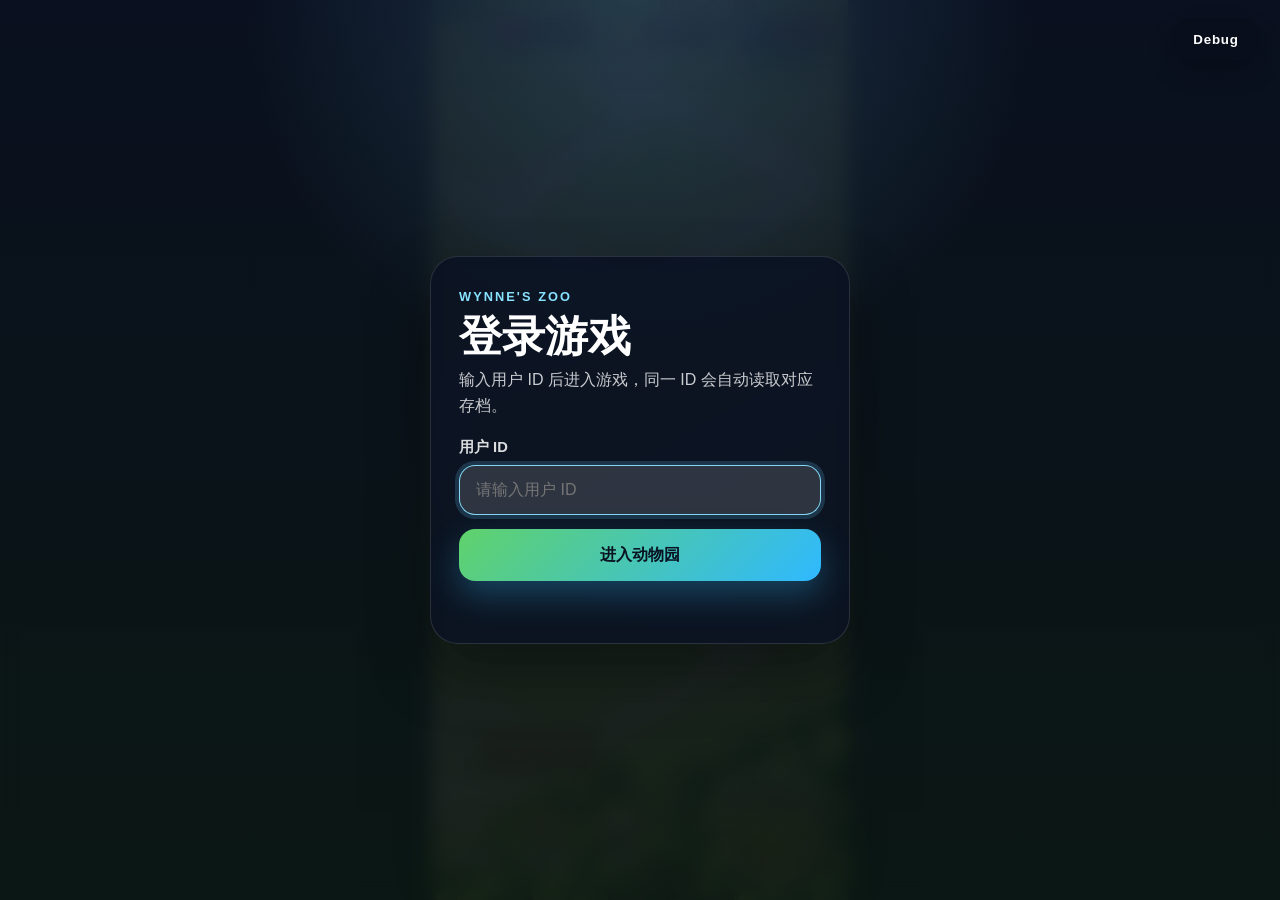
==== __head_index.html @ f921f910 "移动" ====
﻿<!DOCTYPE html>
<html lang="zh-CN">
<head>
    <meta charset="UTF-8">
    <meta name="viewport" content="width=device-width, initial-scale=1.0">
    <title>Wynne's ZOO</title>
    <link rel="stylesheet" href="style.css">
    <link rel="stylesheet" href="effects.css">
    <link href="https://fonts.googleapis.com/css2?family=Nunito:wght@600;800&family=Fredoka+One&family=Saira+Stencil+One&display=swap" rel="stylesheet">
</head>
<body>
    <div id="app-shell" class="app-shell">
        <section id="story-screen" class="app-screen story-screen" aria-label="剧情播放界面">
            <div class="story-scene">
                <div id="story-scene-background" class="story-scene-background"></div>
                <div class="story-scene-overlay"></div>

                <div class="story-topbar">
                    <div class="story-topbar-copy">
                        <div id="story-title" class="story-title">序章</div>
                        <div id="story-progress" class="story-progress">1 / 1</div>
                    </div>
                    <button id="story-skip-btn" class="story-topbar-btn" type="button" hidden>跳过</button>
                </div>

                <div id="story-beat-title" class="story-beat-title">第 1 幕</div>
                <div id="story-actors-layer" class="story-actors-layer"></div>

                <div class="story-dialogue-panel">
                    <div id="story-speaker" class="story-speaker" data-type="narration">旁白</div>
                    <p id="story-text" class="story-text">剧情加载中...</p>
                    <div id="story-choice-list" class="story-choice-list" hidden aria-label="剧情选项"></div>
                    <div class="story-dialogue-actions">
                        <span class="story-dialogue-tip">点击空白处也可以继续</span>
                        <button id="story-next-btn" class="story-next-btn" type="button">继续</button>
                    </div>
                </div>
                <div id="story-item-reward-overlay" class="story-item-reward-overlay" hidden>
                    <div class="story-item-reward-card" role="dialog" aria-modal="true" aria-labelledby="story-item-reward-title">
                        <img id="story-item-reward-image" class="story-item-reward-image" alt="" hidden>
                        <div class="story-item-reward-copy">
                            <h3 id="story-item-reward-title" class="story-item-reward-title">获得物品</h3>
                            <p id="story-item-reward-text" class="story-item-reward-text"></p>
                        </div>
                        <button id="story-item-reward-btn" class="story-item-reward-btn" type="button">获得</button>
                    </div>
                </div>
                <div id="story-cleaning-overlay" class="story-cleaning-overlay" hidden>
                    <canvas id="story-cleaning-canvas" class="story-cleaning-canvas"></canvas>
                    <div id="story-cleaning-celebration" class="story-cleaning-celebration" hidden aria-hidden="true"></div>
                    <div class="story-cleaning-stagebar">
                        <div id="story-cleaning-stage-pill" class="story-cleaning-stage-pill">&#28165;&#25195; 1 / 2</div>
                        <div class="story-cleaning-progress-track">
                            <div id="story-cleaning-progress-fill" class="story-cleaning-progress-fill"></div>
                        </div>
                        <div id="story-cleaning-progress-text" class="story-cleaning-progress-text">0%</div>
                    </div>
                    <div class="story-cleaning-panel">
                        <div id="story-cleaning-title" class="story-cleaning-title">&#28369;&#21160;&#28165;&#25195;</div>
                        <p id="story-cleaning-hint" class="story-cleaning-hint">&#25353;&#20303;&#24182;&#28369;&#21160;&#23631;&#24149;&#65292;&#25226;&#26126;&#26174;&#30340;&#33039;&#27745;&#20808;&#25830;&#25481;&#12290;</p>
                        <button id="story-cleaning-continue-btn" class="story-cleaning-continue-btn" type="button" hidden>&#32487;&#32493;&#21095;&#24773;</button>
                    </div>
                </div>
            </div>
        </section>
        <section id="zoo-home-screen" class="app-screen zoo-home-screen is-active" aria-label="&#21160;&#29289;&#22253;&#20027;&#30028;&#38754;">
            <img id="zoo-home-bg" class="zoo-home-bg" src="./Texture/ZOO/UI_Zoo_MainBG.png" alt="&#21160;&#29289;&#22253;&#20027;&#22330;&#26223;&#32972;&#26223;">
            <div class="zoo-home-topbar">
                <div class="zoo-resource-chip is-ticket">
                    <img class="zoo-resource-chip-bg" src="./Texture/UI/Home_ResourceBarBG.png" alt="" aria-hidden="true">
                    <img class="zoo-resource-icon" src="./Texture/UI/Icon_Ticket.png" alt="" aria-hidden="true">
                    <div class="zoo-resource-copy">
                        <span>玩法券</span>
                        <strong id="zoo-resource-ticket">0</strong>
                    </div>
                </div>
                <div class="zoo-resource-chip is-coin">
                    <img class="zoo-resource-chip-bg" src="./Texture/UI/Home_ResourceBarBG.png" alt="" aria-hidden="true">
                    <img class="zoo-resource-icon" src="./Texture/UI/Icon_Gold.png" alt="" aria-hidden="true">
                    <div class="zoo-resource-copy">
                        <span>&#37329;&#24065;</span>
                        <strong id="zoo-resource-coin">0</strong>
                    </div>
                </div>
                <div class="zoo-resource-chip is-diamond">
                    <img class="zoo-resource-chip-bg" src="./Texture/UI/Home_ResourceBarBG.png" alt="" aria-hidden="true">
                    <img class="zoo-resource-icon" src="./Texture/UI/Icon_Diamond.png" alt="" aria-hidden="true">
                    <div class="zoo-resource-copy">
                        <span>&#38075;&#30707;</span>
                        <strong id="zoo-resource-diamond">0</strong>
                    </div>
                </div>
            </div>
            <p id="zoo-home-dev-note" class="zoo-home-dev-note" aria-live="polite"></p>
            <div class="zoo-home-world">
                <div id="habitat-stage-list" class="habitat-stage-list" aria-label="&#23567;&#29066;&#29483;&#26646;&#24687;&#22320;"></div>
            </div>
            <div class="zoo-home-bottom-ui">
                <button id="zoo-main-task-btn" class="zoo-main-task-btn" type="button" aria-label="查看当前主线任务">
                    <img class="zoo-main-task-bg" src="./Texture/UI/Home_TaskPanelBG.png" alt="" aria-hidden="true">
                    <img class="zoo-main-task-icon" src="./Texture/UI/Icon_System_Task.png" alt="" aria-hidden="true">
                    <span id="zoo-main-task-text" class="zoo-main-task-text">建造小熊猫栏舍</span>
                </button>

                <div class="zoo-home-nav">
                    <button id="zoo-nav-trip" class="zoo-home-nav-btn is-trip" type="button" aria-label="动物远行">
                        <img class="zoo-home-nav-bg" src="./Texture/UI/Home_NavButtonBG.svg" alt="" aria-hidden="true">
                        <img class="zoo-home-nav-icon" src="./Texture/UI/Icon_System_Trip.png" alt="" aria-hidden="true">
                        <span class="zoo-home-nav-label">动物远行</span>
                    </button>
                    <button id="zoo-nav-collection" class="zoo-home-nav-btn is-collection" type="button" aria-label="动物图鉴">
                        <img class="zoo-home-nav-bg" src="./Texture/UI/Home_NavButtonBG.svg" alt="" aria-hidden="true">
                        <img class="zoo-home-nav-icon" src="./Texture/UI/Icon_System_Collection.png" alt="" aria-hidden="true">
                        <span class="zoo-home-nav-label">动物图鉴</span>
                    </button>
                    <button id="story-preview-trigger" class="zoo-home-nav-btn is-story" type="button" aria-haspopup="dialog" aria-expanded="false" aria-label="剧情">
                        <img class="zoo-home-nav-bg" src="./Texture/UI/Home_NavButtonBG.svg" alt="" aria-hidden="true">
                        <img class="zoo-home-nav-icon" src="./Texture/UI/Icon_System_Story.png" alt="" aria-hidden="true">
                        <span class="zoo-home-nav-label">剧情</span>
                    </button>
                </div>

                <div class="zoo-home-slot-entry">
                    <div id="zoo-home-slot-status" class="zoo-home-slot-status">礼品商店已待命</div>
                    <div id="zoo-home-slot-hint" class="zoo-home-slot-hint">点击右下角入口，消耗玩法券拆盲盒。</div>
                    <button id="enter-slot-btn" class="zoo-slot-entry-btn zoo-gift-shop-btn" type="button" aria-label="进入礼品商店">
                        <img class="zoo-gift-shop-image" src="./Texture/UI/Home_GiftShopEntry.png" alt="" aria-hidden="true">
                        <span id="enter-slot-btn-text" class="zoo-gift-shop-text">礼品商店</span>
                    </button>
                </div>
            </div>
            <section id="story-preview-panel" class="story-preview-panel" aria-label="剧情章节预览" aria-hidden="true">
                <div class="story-preview-panel-head">
                    <div>
                        <div class="story-preview-panel-kicker">Story Preview</div>
                        <h3>选择章节</h3>
                    </div>
                    <button id="story-preview-close" class="story-preview-close" type="button" aria-label="关闭剧情预览">×</button>
                </div>
                <div id="story-preview-list" class="story-preview-list"></div>
            </section>
            <section id="habitat-detail-panel" class="habitat-detail-panel" aria-label="栖息地详情">
                <div class="habitat-detail-handle"></div>
                <div class="habitat-detail-head">
                    <div>
                        <div class="habitat-detail-kicker">Habitat Detail</div>
                        <h3 id="habitat-panel-title">栖息地详情</h3>
                    </div>
                    <div class="habitat-detail-head-actions">
                        <div id="habitat-resident-pill" class="habitat-resident-pill">点击上方栖息地查看</div>
                        <button id="habitat-panel-close" class="habitat-panel-close" type="button" aria-label="关闭栖息地详情">×</button>
                    </div>
                </div>
                <div class="habitat-tab-row" role="tablist" aria-label="栖息地页签">
                    <button class="habitat-tab-btn is-active" type="button" data-tab="status" role="tab" aria-selected="true">栏舍状态</button>
                    <button class="habitat-tab-btn" type="button" data-tab="animals" role="tab" aria-selected="false">小动物</button>
                    <button class="habitat-tab-btn" type="button" data-tab="environment" role="tab" aria-selected="false">环境</button>
                    <button class="habitat-tab-btn" type="button" data-tab="appearance" role="tab" aria-selected="false">外观</button>
                </div>
                <div id="habitat-tab-content" class="habitat-tab-content">
                    点击上方栖息地查看栏舍详情。
                </div>
            </section>
            <div id="zoo-home-toast" class="zoo-home-toast" aria-live="polite"></div>
        </section>
        <section id="slot-game-screen" class="app-screen slot-game-screen" aria-label="&#31036;&#30418;&#26426;&#29609;&#27861;&#30028;&#38754;">
            <div class="game-container">
                <button id="slot-back-btn" class="slot-back-btn" type="button" aria-label="&#36820;&#22238;&#21160;&#29289;&#22253;">&#8592;</button>

                <div class="status-bar-top">
                    <div class="status-info-group slot-resource-group" aria-label="Resources">
                        <span class="status-label slot-legacy-anchor is-hidden">Match Threshold</span>
                        <div class="value-box compact slot-resource-box" title="Coin">
                            <span class="currency-icon">&#128176;</span>
                            <span id="slot-resource-coin">0</span>
                        </div>
                        <div class="value-box compact slot-resource-box" title="Gem">
                            <span class="currency-icon">&#128142;</span>
                            <span id="slot-resource-diamond">0</span>
                        </div>
                        <div class="value-box compact slot-resource-box" title="Ticket">
                            <span class="currency-icon">&#127915;</span>
                            <span id="slot-resource-ticket">0</span>
                        </div>
                    </div>
                    <div class="status-info-group reward-inline">
                        <span class="status-label slot-legacy-anchor is-hidden">Current Reward</span>
                        <div class="value-box compact slot-resource-box slot-legacy-anchor is-hidden" aria-hidden="true">
                            <span id="bomb-count">3+</span>
                        </div>
                        <div class="value-box compact slot-resource-box slot-reward-box">
                            <span class="value-prefix">Win</span>
                            <span class="currency-icon">&#128176;</span>
                            <span id="current-reward">0</span>
                        </div>
                    </div>
                </div>

                <div class="main-stage">
                    <div class="multiplier-sidebar" aria-label="Stack Progress">
                        <div class="stack-progress-ruler" id="stack-progress-ruler"></div>
                        <div class="multiplier-track">
                            <div class="multiplier-fill" id="multiplier-fill"></div>
                        </div>
                        <div class="current-multiplier-bubble" id="multiplier-bubble">0/30</div>
                    </div>

                    <div class="tower-section">
                        <div class="tower-viewport" id="tower-viewport">
                            <div id="stack-container" class="stack-container"></div>
                        </div>
                        <div class="tower-base"></div>
                    </div>
                </div>

                <div class="control-panel">
                    <img src="./Texture/UI/ShopNameBG.png" class="shop-name-bg" alt="ZOO GIFT SHOP">

                    <div class="shelf-container">
                        <div class="grid-board" id="grid-board"></div>
                    </div>

                    <div class="action-buttons">
                        <button id="cashout-btn" class="btn slot-legacy-anchor is-hidden" type="button">Open All</button>
                        <button id="random-btn" class="btn" type="button">&#38543;&#26426;&#32763;&#24320;</button>
                        <button id="longpress-btn" class="btn" type="button" style="display:none;">&#38271;&#25353;&#36830;&#24320;</button>
                    </div>
                </div>

                <div id="bonus-screen" class="bonus-screen hidden">
                    <div class="zoo-deco zoo-deco-1">🐾</div>
                    <div class="zoo-deco zoo-deco-2">🐵</div>
                    <div class="zoo-deco zoo-deco-3">🦁</div>
                    <div class="bonus-header">
                        <div class="bonus-title">🎊 动物园宝藏城</div>
                        <div class="bonus-hud">
                            <div class="bonus-hud-item highlight-reward">
                                <span class="bonus-hud-icon">&#128142;</span>
                                <span id="bonus-total-reward" class="bonus-hud-value">0</span>
                            </div>
                        </div>
                    </div>

                    <div class="bonus-chest-row hidden">
                        <div class="bonus-chest" data-chest-id="monkey">
                            <div class="bonus-chest-icon">&#x1F435;</div>
                            <div class="bonus-chest-name">猴子宝箱</div>
                            <div class="bonus-chest-value">💰 +12</div>
                            <div class="bonus-progress">
                                <span class="bonus-dot"></span>
                                <span class="bonus-dot"></span>
                                <span class="bonus-dot"></span>
                            </div>
                        </div>
                        <div class="bonus-chest" data-chest-id="panda">
                            <div class="bonus-chest-icon">&#x1F43C;</div>
                            <div class="bonus-chest-name">熊猫宝箱</div>
                            <div class="bonus-chest-value">💰 +128</div>
                            <div class="bonus-progress">
                                <span class="bonus-dot"></span>
                                <span class="bonus-dot"></span>
                                <span class="bonus-dot"></span>
                            </div>
                        </div>
                        <div class="bonus-chest" data-chest-id="tiger">
                            <div class="bonus-chest-icon">&#x1F42F;</div>
                            <div class="bonus-chest-name">老虎宝箱</div>
                            <div class="bonus-chest-value">💰 +36</div>
                            <div class="bonus-progress">
                                <span class="bonus-dot"></span>
                                <span class="bonus-dot"></span>
                                <span class="bonus-dot"></span>
                            </div>
                        </div>
                    </div>

                    <div class="bonus-trigger-stack-row">
                        <div class="bonus-trigger-stack" data-stack-id="add">
                            <div class="bonus-trigger-bar-progress" id="progress-add"></div>
                            <div class="bonus-trigger-bar-bg"></div>
                            <div class="bonus-trigger-bar-content">
                                <div class="bar-left">
                                    <div class="lock-icon">🔒</div>
                                    <img class="bonus-trigger-gift-img" data-role="gift-img" src="./Texture/Icon/Giftpack1.png" alt="Giftpack1">
                                </div>
                                <div class="bar-info">
                                    <div class="bar-title">神奇加分果</div>
                                    <div class="bar-desc">解锁第 5 行扩展棋盘！</div>
                                </div>
                                <div class="bar-energy-pulse">即将解锁</div>
                            </div>
                        </div>
                        <div class="bonus-trigger-stack" data-stack-id="chest">
                            <div class="bonus-trigger-bar-progress" id="progress-chest"></div>
                            <div class="bonus-trigger-bar-bg"></div>
                            <div class="bonus-trigger-bar-content">
                                <div class="bar-left">
                                    <div class="lock-icon">🔒</div>
                                    <img class="bonus-trigger-gift-img" data-role="gift-img" src="./Texture/Icon/Giftpack2.png" alt="Giftpack2">
                                </div>
                                <div class="bar-info">
                                    <div class="bar-title">万能磁铁星</div>
                                    <div class="bar-desc">解锁第 6 行扩展棋盘！</div>
                                </div>
                                <div class="bar-energy-pulse">即将解锁</div>
                            </div>
                        </div>
                    </div>

                    <div class="bonus-grid-wrap">
                        <div class="bonus-grid-board" id="bonus-grid-board"></div>
                    </div>

                    <div id="bonus-spin-meta" class="bonus-spin-meta">🎯 剩余次数 <span id="bonus-spins-left-inline">3</span></div>
                    <button id="bonus-spin-btn" class="btn btn-primary bonus-spin-btn" type="button">GO 🎯</button>
                </div>

                <div id="free-spin-hud" class="free-spin-hud hidden">
                    <div class="free-spin-hud-title">FREE SPIN</div>
                    <div class="free-spin-hud-meta">
                        <span>&#x5269;&#x4F59;&#x6B21;&#x6570; <strong id="free-spin-spins-left">3</strong></span>
                        <span>&#x672C;&#x8F6E;&#x5956;&#x52B1; <strong id="free-spin-total-reward">0</strong></span>
                    </div>
                </div>

                <div id="free-spin-trigger-overlay" class="free-spin-trigger-overlay hidden">
                    <div class="free-spin-trigger-card">
                        <div class="free-spin-trigger-badge">FREE SPIN x3</div>
                        <div class="free-spin-trigger-title">&#x606D;&#x559C;&#x89E6;&#x53D1;</div>
                        <div class="free-spin-trigger-text">&#x4F60;&#x89E6;&#x53D1;&#x4E86;&#x514D;&#x8D39;&#x6E38;&#x620F;&#xFF01;</div>
                        <div class="free-spin-trigger-subtext">&#x7ACB;&#x5373;&#x8FDB;&#x5165; 3 &#x6B21;&#x514D;&#x8D39;&#x56DE;&#x5408;&#xFF0C;&#x5F00;&#x542F;&#x66F4;&#x5927;&#x5956;&#x52B1;&#x673A;&#x4F1A;</div>
                        <button id="free-spin-start-btn" class="btn btn-primary full-width free-spin-start-btn" type="button">&#x7ACB;&#x5373;&#x5F00;&#x59CB;</button>
                    </div>
                </div>

                <div id="bonus-trigger-overlay" class="bonus-trigger-overlay hidden">
                    <div class="bonus-trigger-jackpot-card">
                        <div class="bonus-trigger-rays" aria-hidden="true"></div>
                        <div class="bonus-trigger-confetti" aria-hidden="true">
                            <span></span><span></span><span></span><span></span><span></span>
                            <span></span><span></span><span></span><span></span><span></span>
                        </div>
                        <div class="bonus-trigger-badge">MEGA BONUS</div>
                        <div class="bonus-trigger-title">JACKPOT!</div>
                        <div class="bonus-trigger-text">触发动物园派对</div>
                        <div class="bonus-trigger-subtext">
                            <p>🎊 欢迎来到动物园的神秘宝藏派对！</p>
                            <p>🎯 点击 <b>GO</b> 开始欢乐寻宝。</p>
                            <p>💎 收集发光钻石，累积大奖。</p>
                            <p>🏆 解锁 <b>神奇道具</b> 和 <b>动物宝箱</b>，赢取超值惊喜！</p>
                            <p>🔁 每次开出新奖励，寻宝次数都会重置。</p>
                        </div>
                        <button id="bonus-trigger-start-btn" class="btn btn-primary full-width bonus-trigger-start-btn" type="button">&#x7ACB;&#x5373;&#x8FDB;&#x5165;</button>
                    </div>
                </div>

                <div id="bonus-chest-reward-overlay" class="bonus-chest-reward-overlay hidden">
                    <div class="bonus-chest-reward-card">
                        <div class="bonus-chest-reward-rays" aria-hidden="true"></div>
                        <div class="bonus-chest-reward-title">好运爆棚！</div>
                        <div class="bonus-chest-reward-subtitle" id="bonus-chest-reward-name">获得宝箱</div>
                        <div class="bonus-chest-reward-chest-icon" id="bonus-chest-reward-icon">🏆</div>
                        <div class="bonus-chest-reward-value-box">
                            <span class="currency-icon">💰</span>
                            <span class="value" id="bonus-chest-reward-value">0</span>
                        </div>
                    </div>
                </div>

                <div id="bonus-result-overlay" class="bonus-result-overlay hidden">
                    <canvas id="bonus-particles-canvas" class="bonus-particles"></canvas>

                    <div class="bonus-result-card">
                        <div class="cute-decorator deco-1">🎉</div>
                        <div class="cute-decorator deco-2">🐾</div>
                        <div class="cute-decorator deco-3">💎</div>
                        <div class="cute-decorator deco-4">🎁</div>

                        <div class="result-title-banner">
                            <h2>🎊 大丰收 🎊</h2>
                            <div class="subtitle-badge">派对圆满结束</div>
                        </div>

                        <div class="result-coins-container">
                            <div class="result-coins-value" id="bonus-result-reward">0</div>
                        </div>

                        <button id="bonus-result-collect-btn" class="btn btn-primary full-width result-collect-btn" type="button" style="pointer-events: auto; z-index: 100;">开心收下</button>
                    </div>
                </div>

                <div id="free-spin-result-overlay" class="free-spin-result-overlay hidden">
                    <canvas id="free-spin-particles-canvas" class="free-spin-particles"></canvas>

                    <div class="free-spin-result-card">
                        <div class="cute-decorator deco-1">✨</div>
                        <div class="cute-decorator deco-2">🦄</div>
                        <div class="cute-decorator deco-3">🎉</div>
                        <div class="cute-decorator deco-4">🌟</div>

                        <div class="result-title-banner">
                            <h2>🎊 WOW! 🎊</h2>
                            <div class="subtitle-badge">AWESOME WIN</div>
                        </div>

                        <div class="result-coins-container">
                            <div class="result-coins-value" id="free-spin-result-reward">0</div>
                        </div>

                        <button id="free-spin-result-collect-btn" class="btn btn-primary full-width result-collect-btn" type="button" style="pointer-events: auto; z-index: 100;">YAY! COLLECT</button>
                    </div>
                </div>

                <div id="modal-overlay" class="modal-overlay hidden">
                    <div class="modal-card">
                        <div class="modal-header">
                            <h2 id="modal-title">&#x6E38;&#x620F;&#x7ED3;&#x675F;</h2>
                        </div>
                        <div class="modal-body">
                            <p id="modal-message">...</p>
                            <div class="final-score-box">
                                <span class="label">本局金币</span>
                                <span class="score" id="final-reward">0</span>
                            </div>
                        </div>
                        <div class="modal-footer">
                            <button id="modal-restart-btn" class="btn btn-primary full-width" type="button">&#x518D;&#x6765;&#x4E00;&#x5C40;</button>
                        </div>
                    </div>
                </div>

                <div id="scene-fade" class="scene-fade"></div>
                <div id="flash-overlay" class="flash-overlay"></div>
            </div>
        </section>
    </div>
    <div id="login-overlay" class="login-overlay">
        <button id="login-debug-toggle" class="login-debug-toggle" type="button" aria-expanded="false">Debug</button>
        <div class="login-card">
            <div class="login-card-kicker">Wynne's ZOO</div>
            <h1 class="login-card-title">登录游戏</h1>
            <p class="login-card-desc">输入用户 ID 后进入游戏，同一 ID 会自动读取对应存档。</p>
            <form id="login-form" class="login-form">
                <label class="login-field">
                    <span>用户 ID</span>
                    <input id="login-user-id" type="text" maxlength="32" autocomplete="username" placeholder="请输入用户 ID" required>
                </label>
                <button id="login-submit-btn" class="login-submit-btn" type="submit">进入动物园</button>
            </form>
            <p id="login-feedback" class="login-feedback" aria-live="polite"></p>
        </div>
        <section id="login-debug-panel" class="login-debug-panel hidden" aria-label="Debug 工具">
            <div class="login-debug-panel-head">
                <div>
                    <div class="login-debug-kicker">Debug Tool</div>
                    <h2>资源调试</h2>
                </div>
                <button id="login-debug-close" class="login-debug-close" type="button" aria-label="关闭 Debug">×</button>
            </div>
            <div class="login-debug-fields">
                <label class="login-field">
                    <span>目标用户 ID</span>
                    <input id="debug-user-id" type="text" maxlength="32" placeholder="输入要修改的用户 ID">
                </label>
                <label class="login-field">
                    <span>增加金币</span>
                    <input id="debug-add-coin" type="number" min="0" step="1" value="0">
                </label>
                <label class="login-field">
                    <span>增加钻石</span>
                    <input id="debug-add-diamond" type="number" min="0" step="1" value="0">
                </label>
                <label class="login-field">
                    <span>增加玩法券</span>
                    <input id="debug-add-ticket" type="number" min="0" step="1" value="0">
                </label>
            </div>
            <button id="debug-apply-btn" class="login-submit-btn login-debug-apply-btn" type="button">应用到存档</button>
            <p id="debug-feedback" class="login-feedback" aria-live="polite"></p>
        </section>
    </div>

    <script src="config/game-config.js"></script>
    <script src="js/zoo/zoo-balance.js"></script>
    <script src="js/zoo/zoo-economy.js"></script>
    <script src="script.js"></script>
    <script src="js/story/story-schema.js"></script>
    <script>
        (function loadGeneratedStoryData() {
            document.write('<script src="js/story/story-generated-data.js?v=' + Date.now() + '"><\\/script>');
        }());
    </script>
    <script src="js/story/story-data.js"></script>
    <script src="js/story/story-player.js"></script>
    <script src="js/zoo/zoo-home.js"></script>
    <script src="js/app-shell.js"></script>
    <script src="js/zoo/zoo-login.js"></script>
</body>
</html>
---- style.css ----
/* Module entry point. Keep import order stable to preserve the existing cascade. */
@import url("./style.base.css");
@import url("./style.zoo-home.css");
@import url("./style.slot-game.css");
@import url("./style.bonus-game.css");
@import url("./style.story.css");
@import url("./style.collection.css");
---- effects.css ----
/* --- Screen Shakes --- */
@keyframes shake-hard {
    0% { transform: translate(0, 0) rotate(0deg); }
    10% { transform: translate(-5px, -5px) rotate(-2deg); }
    20% { transform: translate(5px, 5px) rotate(2deg); }
    30% { transform: translate(-5px, 5px) rotate(-2deg); }
    40% { transform: translate(5px, -5px) rotate(2deg); }
    50% { transform: translate(-5px, -5px) rotate(-2deg); }
    60% { transform: translate(5px, 5px) rotate(2deg); }
    70% { transform: translate(-5px, 5px) rotate(-2deg); }
    80% { transform: translate(5px, -5px) rotate(2deg); }
    90% { transform: translate(0, 0) rotate(0); }
    100% { transform: translate(0, 0) rotate(0); }
}

@keyframes shake-medium {
    0% { transform: translate(0, 0); }
    20% { transform: translate(-3px, 3px); }
    40% { transform: translate(3px, -3px); }
    60% { transform: translate(-3px, -3px); }
    80% { transform: translate(3px, 3px); }
    100% { transform: translate(0, 0); }
}

@keyframes shake-soft {
    0% { transform: translate(0, 0); }
    25% { transform: translate(-1px, 1px); }
    50% { transform: translate(1px, -1px); }
    75% { transform: translate(-1px, 1px); }
    100% { transform: translate(0, 0); }
}

@keyframes shake-soft-strong {
    0% { transform: translate(0, 0) rotate(0deg); }
    15% { transform: translate(-2px, 2px) rotate(-0.4deg); }
    30% { transform: translate(2px, -2px) rotate(0.4deg); }
    45% { transform: translate(-2px, -1px) rotate(-0.3deg); }
    60% { transform: translate(2px, 1px) rotate(0.3deg); }
    75% { transform: translate(-1px, 2px) rotate(-0.2deg); }
    100% { transform: translate(0, 0) rotate(0deg); }
}

.shake-hard { animation: shake-hard 0.5s ease-in-out; }
.shake-medium { animation: shake-medium 0.5s ease-in-out; }
.shake-soft { animation: shake-soft 0.3s ease-in-out; }
.shake-soft-strong { animation: shake-soft-strong 0.45s ease-out; }

/* --- Flash Overlays --- */
.flash-overlay {
    position: fixed;
    top: 0; left: 0; right: 0; bottom: 0;
    pointer-events: none;
    z-index: 999;
    opacity: 0;
    transition: opacity 0.1s;
}

.flash-red { background: radial-gradient(circle, rgba(255,0,0,0.4) 0%, rgba(255,0,0,0) 70%); }
.flash-orange { background: radial-gradient(circle, rgba(255,165,0,0.3) 0%, rgba(255,165,0,0) 70%); }
.flash-white { background: rgba(255,255,255,0.3); }
.flash-white-strong { background: radial-gradient(circle, rgba(255,255,255,0.55) 0%, rgba(255,255,255,0.1) 55%, rgba(255,255,255,0) 85%); }

/* --- Particles & Effects --- */
.particle {
    position: absolute;
    width: 8px;
    height: 8px;
    border-radius: 50%;
    pointer-events: none;
    z-index: 100;
}

.safe-particle {
    position: absolute;
    pointer-events: none;
    z-index: 9999;
    will-change: transform, opacity;
}

@keyframes safe-particle-anim {
    0% {
        transform: translate(0, 0) scale(0.5) rotate(0deg);
        opacity: 1;
    }
    15% {
        transform: translate(calc(var(--tx) * 0.2), calc(var(--ty) * 0.2)) scale(1.2) rotate(90deg);
        opacity: 1;
    }
    100% {
        transform: translate(var(--tx), var(--ty)) scale(0) rotate(720deg);
        opacity: 0;
    }
}

@keyframes particle-explode {
    0% {
        transform: translate(0, 0) scale(1);
        opacity: 1;
    }
    100% {
        transform: translate(var(--tx), var(--ty)) scale(0);
        opacity: 0;
    }
}

.floating-text {
    position: absolute;
    font-weight: bold;
    font-size: 2.25rem;
    color: #FFD700;
    text-shadow: 0 2px 4px rgba(0,0,0,0.3);
    pointer-events: none;
    z-index: 100;
    animation: float-up 1s ease-out forwards;
}

@keyframes float-up {
    0% {
        transform: translateY(0) scale(0.5);
        opacity: 0;
    }
    20% {
        transform: translateY(-10px) scale(1.2);
        opacity: 1;
    }
    100% {
        transform: translateY(-50px) scale(1);
        opacity: 0;
    }
}

/* Enhanced Block Animation */
.block.new-item {
    animation: block-land 0.4s cubic-bezier(0.175, 0.885, 0.32, 1.275);
}

@keyframes block-land {
    0% { transform: scale(0) translateY(50px); opacity: 0; }
    60% { transform: scale(1.1) translateY(-10px); opacity: 1; }
    100% { transform: scale(1) translateY(0); }
}

/* Flash effect for safe grid cell */
.grid-cell.safe-flash::before {
    content: '';
    position: absolute;
    top: 0; left: 0; right: 0; bottom: 0;
    background: rgba(255, 255, 255, 0.8);
    border-radius: inherit;
    animation: flash 0.3s ease-out forwards;
    pointer-events: none;
}

@keyframes flash {
    0% { opacity: 1; }
    100% { opacity: 0; }
}

/* Pop animation for safe open */
.safe-pop {
    animation: safe-pop-anim 0.3s cubic-bezier(0.175, 0.885, 0.32, 1.275) forwards;
}

@keyframes safe-pop-anim {
    0% { transform: scale(1); }
    50% { transform: scale(1.15); }
    100% { transform: scale(1); }
}

/* Shockwave for bomb */
.shockwave {
    position: absolute;
    top: 50%;
    left: 50%;
    transform: translate(-50%, -50%);
    width: 10px;
    height: 10px;
    border-radius: 50%;
    border: 2px solid #ff0000;
    opacity: 1;
    pointer-events: none;
    animation: shockwave-expand 0.5s ease-out forwards;
    z-index: 50;
}

@keyframes shockwave-expand {
    0% { width: 10px; height: 10px; opacity: 1; border-width: 5px; }
    100% { width: 200px; height: 200px; opacity: 0; border-width: 0; }
}

/* Shockwave for safe */
.safe-shockwave {
    position: absolute;
    top: 50%;
    left: 50%;
    transform: translate(-50%, -50%);
    width: 10px;
    height: 10px;
    border-radius: 50%;
    border: 3px solid #FFD700;
    box-shadow: 0 0 15px #FFD700, inset 0 0 15px #FFD700;
    opacity: 1;
    pointer-events: none;
    animation: safe-shockwave-expand 0.6s cubic-bezier(0.165, 0.84, 0.44, 1) forwards;
    z-index: 50;
}

@keyframes safe-shockwave-expand {
    0% { width: 10px; height: 10px; opacity: 1; border-width: 6px; }
    100% { width: 180px; height: 180px; opacity: 0; border-width: 0; }
}

.confetti-particle {
    position: absolute;
    pointer-events: none;
    z-index: 9999;
    will-change: transform, opacity;
}

@keyframes confetti-anim {
    0% {
        transform: translate(0, 0) rotate(0deg) scale(1);
        opacity: 1;
    }
    70% {
        opacity: 1;
    }
    100% {
        transform: translate(var(--tx), calc(var(--ty) + 400px)) rotate(var(--rot)) scale(0.5);
        opacity: 0;
    }
}
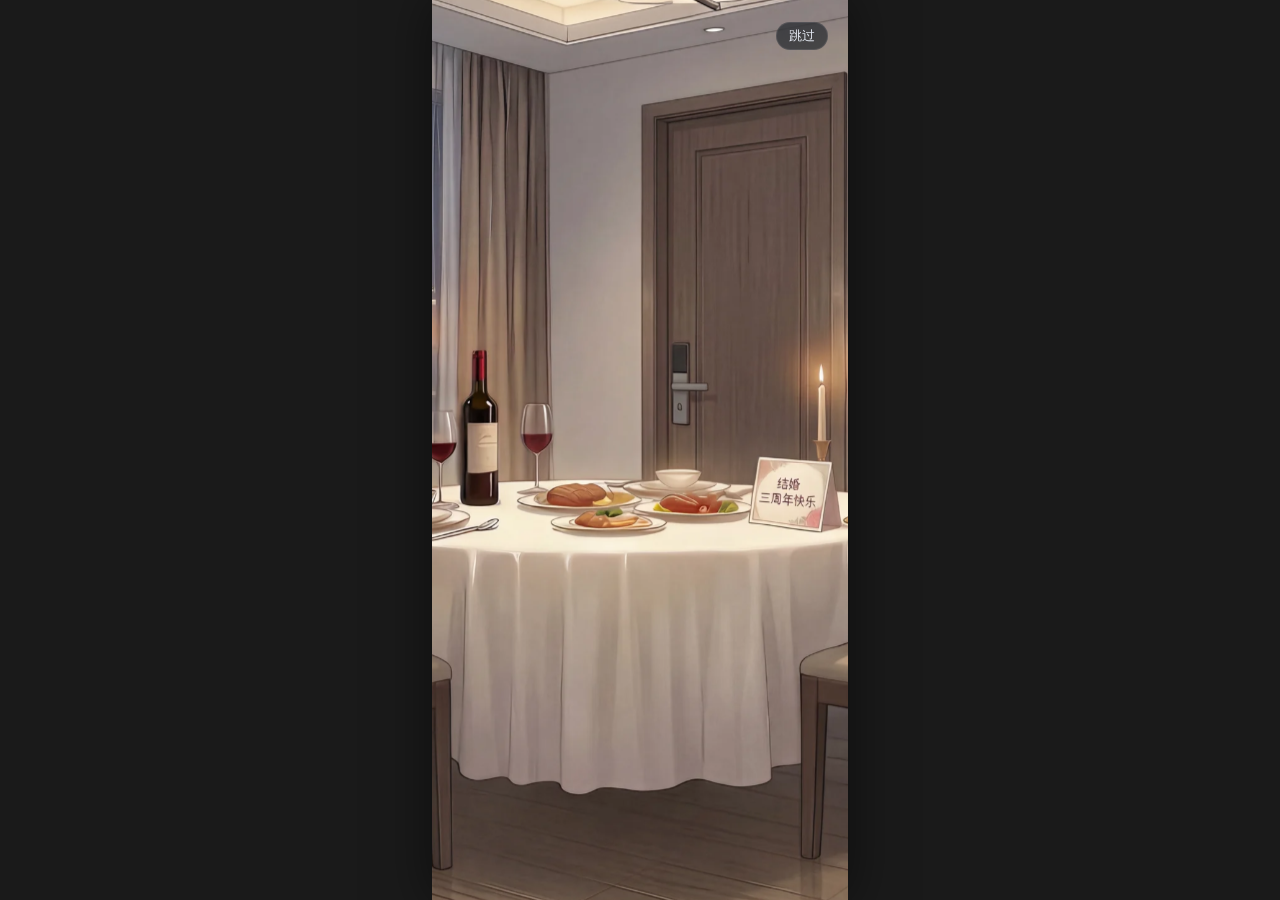
==== commit eedc758e: "开启玩法" ====
--- a/__head_index.html
+++ b/__head_index.html
@@ -63,7 +63,7 @@
                 </div>
             </div>
         </section>
-        <section id="zoo-home-screen" class="app-screen zoo-home-screen is-active" aria-label="&#21160;&#29289;&#22253;&#20027;&#30028;&#38754;">
+        <section id="zoo-home-screen" class="app-screen zoo-home-screen" aria-label="&#21160;&#29289;&#22253;&#20027;&#30028;&#38754;">
             <img id="zoo-home-bg" class="zoo-home-bg" src="./Texture/ZOO/UI_Zoo_MainBG.png" alt="&#21160;&#29289;&#22253;&#20027;&#22330;&#26223;&#32972;&#26223;">
             <div class="zoo-home-topbar">
                 <div class="zoo-resource-chip is-ticket">
@@ -163,7 +163,7 @@
             </section>
             <div id="zoo-home-toast" class="zoo-home-toast" aria-live="polite"></div>
         </section>
-        <section id="slot-game-screen" class="app-screen slot-game-screen" aria-label="&#31036;&#30418;&#26426;&#29609;&#27861;&#30028;&#38754;">
+        <section id="slot-game-screen" class="app-screen slot-game-screen is-active" aria-label="&#31036;&#30418;&#26426;&#29609;&#27861;&#30028;&#38754;">
             <div class="game-container">
                 <button id="slot-back-btn" class="slot-back-btn" type="button" aria-label="&#36820;&#22238;&#21160;&#29289;&#22253;">&#8592;</button>
 
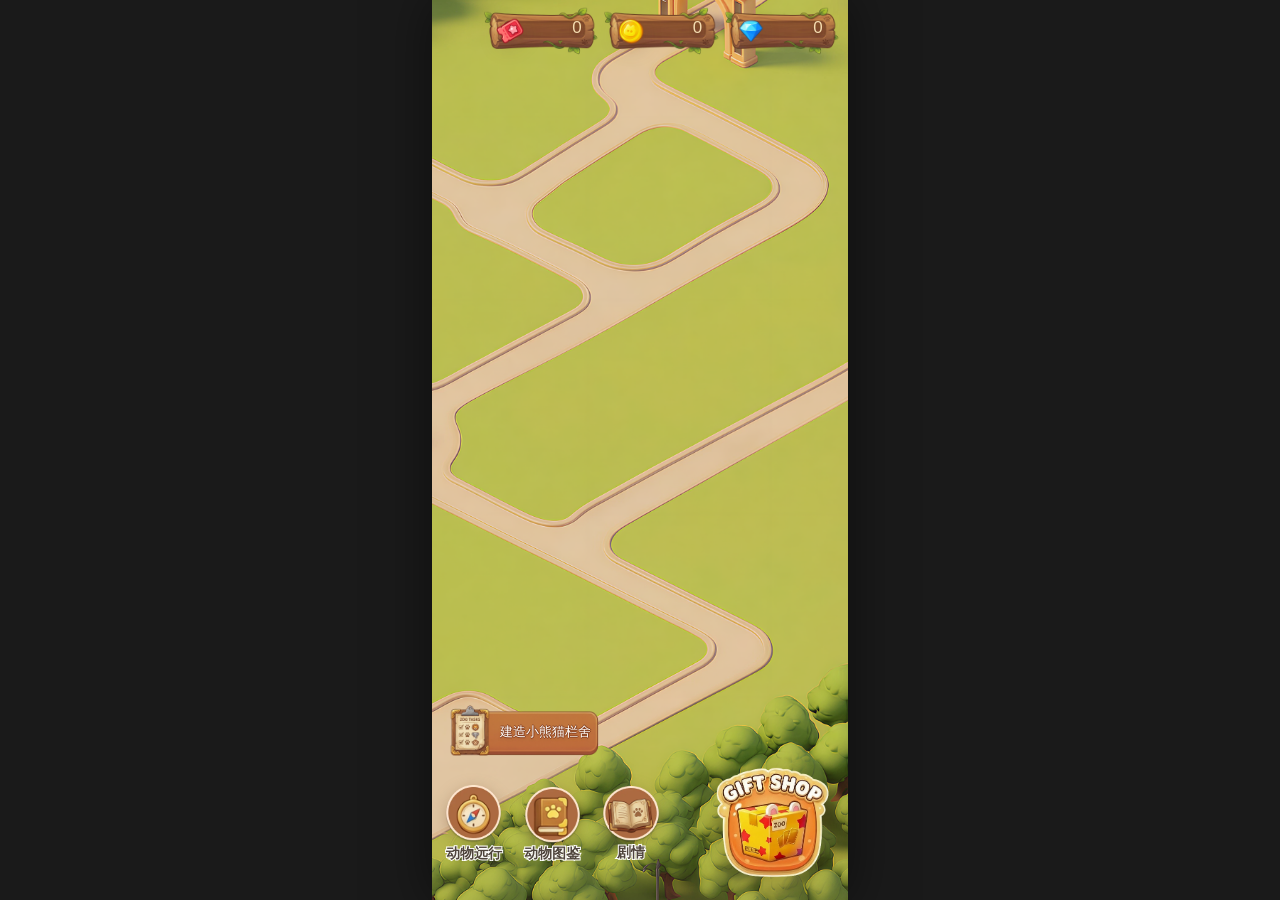
==== commit ea097b0a: "UI优化" ====
--- a/__head_index.html
+++ b/__head_index.html
@@ -63,7 +63,7 @@
                 </div>
             </div>
         </section>
-        <section id="zoo-home-screen" class="app-screen zoo-home-screen" aria-label="&#21160;&#29289;&#22253;&#20027;&#30028;&#38754;">
+        <section id="zoo-home-screen" class="app-screen zoo-home-screen is-active" aria-label="&#21160;&#29289;&#22253;&#20027;&#30028;&#38754;">
             <img id="zoo-home-bg" class="zoo-home-bg" src="./Texture/ZOO/UI_Zoo_MainBG.png" alt="&#21160;&#29289;&#22253;&#20027;&#22330;&#26223;&#32972;&#26223;">
             <div class="zoo-home-topbar">
                 <div class="zoo-resource-chip is-ticket">
@@ -104,17 +104,17 @@
 
                 <div class="zoo-home-nav">
                     <button id="zoo-nav-trip" class="zoo-home-nav-btn is-trip" type="button" aria-label="动物远行">
-                        <img class="zoo-home-nav-bg" src="./Texture/UI/Home_NavButtonBG.svg" alt="" aria-hidden="true">
+                        <img class="zoo-home-nav-bg" src="./Texture/UI/Icon_SystemBG.webp" alt="" aria-hidden="true">
                         <img class="zoo-home-nav-icon" src="./Texture/UI/Icon_System_Trip.png" alt="" aria-hidden="true">
                         <span class="zoo-home-nav-label">动物远行</span>
                     </button>
                     <button id="zoo-nav-collection" class="zoo-home-nav-btn is-collection" type="button" aria-label="动物图鉴">
-                        <img class="zoo-home-nav-bg" src="./Texture/UI/Home_NavButtonBG.svg" alt="" aria-hidden="true">
+                        <img class="zoo-home-nav-bg" src="./Texture/UI/Icon_SystemBG.webp" alt="" aria-hidden="true">
                         <img class="zoo-home-nav-icon" src="./Texture/UI/Icon_System_Collection.png" alt="" aria-hidden="true">
                         <span class="zoo-home-nav-label">动物图鉴</span>
                     </button>
                     <button id="story-preview-trigger" class="zoo-home-nav-btn is-story" type="button" aria-haspopup="dialog" aria-expanded="false" aria-label="剧情">
-                        <img class="zoo-home-nav-bg" src="./Texture/UI/Home_NavButtonBG.svg" alt="" aria-hidden="true">
+                        <img class="zoo-home-nav-bg" src="./Texture/UI/Icon_SystemBG.webp" alt="" aria-hidden="true">
                         <img class="zoo-home-nav-icon" src="./Texture/UI/Icon_System_Story.png" alt="" aria-hidden="true">
                         <span class="zoo-home-nav-label">剧情</span>
                     </button>
@@ -163,7 +163,7 @@
             </section>
             <div id="zoo-home-toast" class="zoo-home-toast" aria-live="polite"></div>
         </section>
-        <section id="slot-game-screen" class="app-screen slot-game-screen is-active" aria-label="&#31036;&#30418;&#26426;&#29609;&#27861;&#30028;&#38754;">
+        <section id="slot-game-screen" class="app-screen slot-game-screen" aria-label="&#31036;&#30418;&#26426;&#29609;&#27861;&#30028;&#38754;">
             <div class="game-container">
                 <button id="slot-back-btn" class="slot-back-btn" type="button" aria-label="&#36820;&#22238;&#21160;&#29289;&#22253;">&#8592;</button>
 
@@ -222,7 +222,7 @@
 
                     <div class="action-buttons">
                         <button id="cashout-btn" class="btn slot-legacy-anchor is-hidden" type="button">Open All</button>
-                        <button id="random-btn" class="btn" type="button">&#38543;&#26426;&#32763;&#24320;</button>
+                        <button id="random-btn" class="btn" type="button">盲开一箱</button>
                         <button id="longpress-btn" class="btn" type="button" style="display:none;">&#38271;&#25353;&#36830;&#24320;</button>
                     </div>
                 </div>
@@ -316,11 +316,7 @@
                 </div>
 
                 <div id="free-spin-hud" class="free-spin-hud hidden">
-                    <div class="free-spin-hud-title">FREE SPIN</div>
-                    <div class="free-spin-hud-meta">
-                        <span>&#x5269;&#x4F59;&#x6B21;&#x6570; <strong id="free-spin-spins-left">3</strong></span>
-                        <span>&#x672C;&#x8F6E;&#x5956;&#x52B1; <strong id="free-spin-total-reward">0</strong></span>
-                    </div>
+                    <span>剩余次数：<strong id="free-spin-spins-left">3</strong></span>
                 </div>
 
                 <div id="free-spin-trigger-overlay" class="free-spin-trigger-overlay hidden">
--- a/effects.css
+++ b/effects.css
@@ -230,3 +230,130 @@
         opacity: 0;
     }
 }
+
+/* -------------------------------------------------------
+   Customer Departure Particles
+   ------------------------------------------------------- */
+.customer-departure-particle {
+    position: fixed;
+    pointer-events: none;
+    z-index: 9999;
+    border-radius: 50%;
+    line-height: 1;
+    text-align: center;
+}
+
+@keyframes customer-departure-anim {
+    0% {
+        transform: translate(0, 0) scale(0.5);
+        opacity: 1;
+    }
+    40% {
+        opacity: 1;
+        transform: translate(calc(var(--tx) * 0.4), calc(var(--ty) * 0.4)) scale(1.1);
+    }
+    100% {
+        transform: translate(var(--tx), var(--ty)) scale(0.2);
+        opacity: 0;
+    }
+}
+
+/* -------------------------------------------------------
+   Coin Floating Text (with icon)
+   ------------------------------------------------------- */
+.floating-text-coin {
+    display: inline-flex;
+    align-items: center;
+    gap: 4px;
+    white-space: nowrap;
+}
+
+.floating-coin-icon {
+    width: 1.1em;
+    height: 1.1em;
+    object-fit: contain;
+    vertical-align: middle;
+    filter: drop-shadow(0 2px 3px rgba(0, 0, 0, 0.25));
+    flex-shrink: 0;
+}
+
+/* -------------------------------------------------------
+   Coin Rain
+   ------------------------------------------------------- */
+.coin-rain-particle {
+    position: absolute;
+    pointer-events: none;
+    z-index: 200;
+}
+
+.coin-rain-img {
+    width: 100%;
+    height: 100%;
+    object-fit: contain;
+    filter: drop-shadow(0 2px 6px rgba(180, 130, 20, 0.5));
+}
+
+@keyframes coin-burst {
+    0% {
+        transform: translate(-50%, 0) scale(0) rotate(0deg);
+        opacity: 1;
+    }
+    15% {
+        transform: translate(calc(var(--tx) * 0.15 - 50%), calc(var(--ty) * 0.15)) scale(1.2) rotate(calc(var(--rot) * 0.15));
+        opacity: 1;
+    }
+    70% {
+        opacity: 1;
+    }
+    100% {
+        transform: translate(calc(var(--tx) - 50%), var(--ty)) scale(0.5) rotate(var(--rot));
+        opacity: 0;
+    }
+}
+
+/* -------------------------------------------------------
+   Heart Burst Particles
+   ------------------------------------------------------- */
+.heart-burst-particle {
+    position: fixed;
+    pointer-events: none;
+    z-index: 9999;
+    line-height: 1;
+    text-align: center;
+}
+
+@keyframes heart-burst-anim {
+    0% {
+        transform: translate(-50%, -50%) scale(0.3);
+        opacity: 1;
+    }
+    30% {
+        transform: translate(calc(var(--tx) * 0.3 - 50%), calc(var(--ty) * 0.3 - 50%)) scale(1.2);
+        opacity: 1;
+    }
+    100% {
+        transform: translate(calc(var(--tx) - 50%), calc(var(--ty) - 50%)) scale(0.4);
+        opacity: 0;
+    }
+}
+
+/* -------------------------------------------------------
+   Coin Fall (top-down rain)
+   ------------------------------------------------------- */
+@keyframes coin-fall {
+    0% {
+        transform: translateX(0) translateY(0) rotate(0deg) scale(0.5);
+        opacity: 0;
+    }
+    10% {
+        opacity: 1;
+        transform: translateX(calc(var(--drift-x) * 0.1)) translateY(calc(var(--fall-dist) * 0.05)) rotate(calc(var(--rot) * 0.1)) scale(1);
+    }
+    80% {
+        opacity: 1;
+    }
+    100% {
+        transform: translateX(var(--drift-x)) translateY(var(--fall-dist)) rotate(var(--rot)) scale(0.6);
+        opacity: 0;
+    }
+}
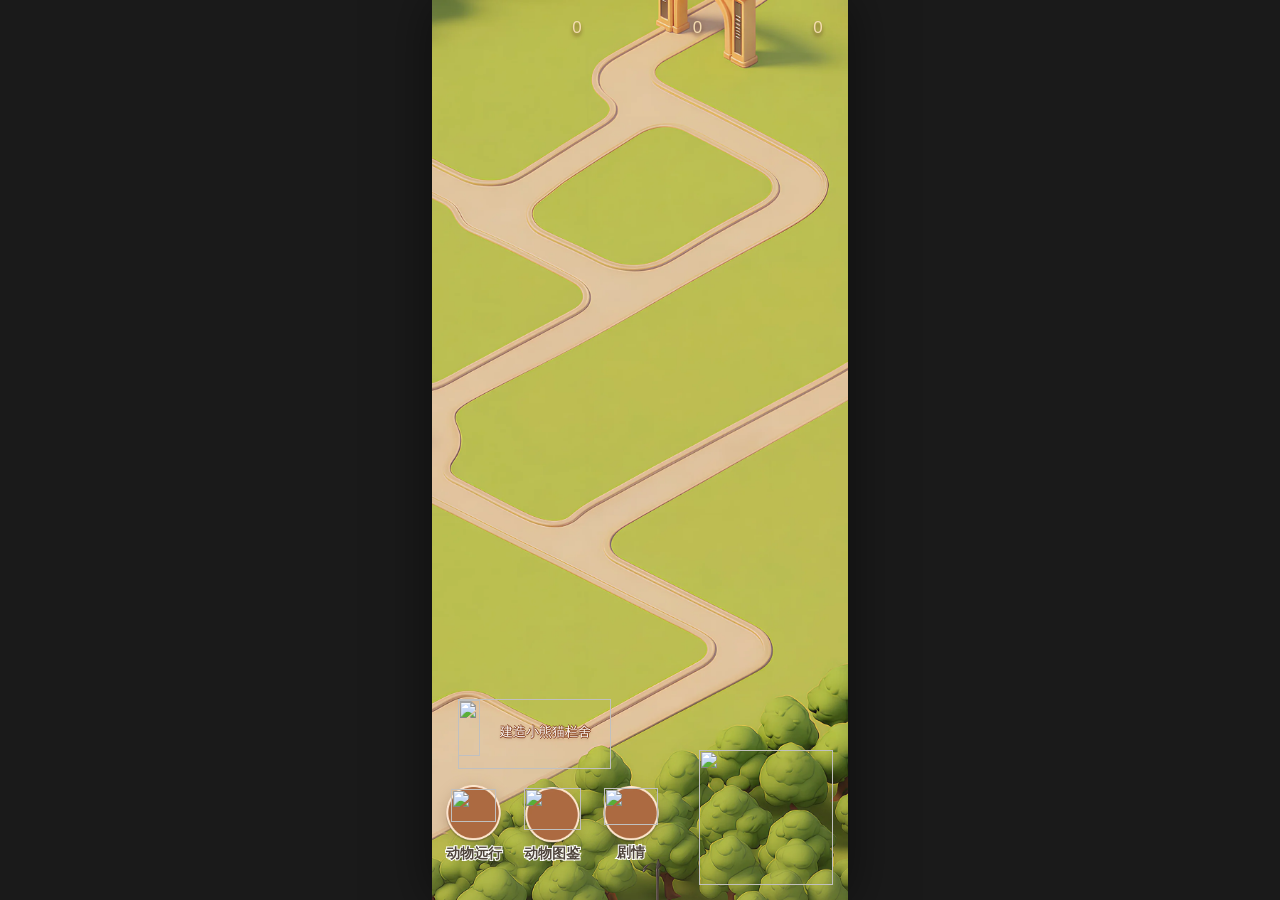
==== commit 57ca5f9a: "流程通畅版本" ====
--- a/__head_index.html
+++ b/__head_index.html
@@ -1,4 +1,4 @@
-﻿<!DOCTYPE html>
+<!DOCTYPE html>
 <html lang="zh-CN">
 <head>
     <meta charset="UTF-8">
@@ -64,7 +64,7 @@
             </div>
         </section>
         <section id="zoo-home-screen" class="app-screen zoo-home-screen is-active" aria-label="&#21160;&#29289;&#22253;&#20027;&#30028;&#38754;">
-            <img id="zoo-home-bg" class="zoo-home-bg" src="./Texture/ZOO/UI_Zoo_MainBG.png" alt="&#21160;&#29289;&#22253;&#20027;&#22330;&#26223;&#32972;&#26223;">
+            <img id="zoo-home-bg" class="zoo-home-bg" src="./Texture/ZOO/UI_Zoo_MainBG.webp" alt="&#21160;&#29289;&#22253;&#20027;&#22330;&#26223;&#32972;&#26223;">
             <div class="zoo-home-topbar">
                 <div class="zoo-resource-chip is-ticket">
                     <img class="zoo-resource-chip-bg" src="./Texture/UI/Home_ResourceBarBG.png" alt="" aria-hidden="true">
@@ -422,6 +422,65 @@
                         <div class="modal-footer">
                             <button id="modal-restart-btn" class="btn btn-primary full-width" type="button">&#x518D;&#x6765;&#x4E00;&#x5C40;</button>
                         </div>
+                    </div>
+                </div>
+
+                <div id="slot-tutorial-overlay" class="slot-tutorial-overlay hidden">
+                    <div class="tutorial-card">
+                        <div class="tutorial-header">
+                            <span class="tutorial-decorator deco-left" aria-hidden="true">✨</span>
+                            <h2>盲盒商店玩法</h2>
+                            <span class="tutorial-decorator deco-right" aria-hidden="true">✨</span>
+                        </div>
+                        
+                        <div class="tutorial-body">
+                            <div class="tutorial-step">
+                                <div class="step-icon-group">
+                                    <img class="step-img" src="./Texture/UI/Icon_Ticket.png" alt="玩法券">
+                                    <svg class="step-arrow" viewBox="0 0 24 24" fill="none" stroke="currentColor" stroke-width="3" stroke-linecap="round" stroke-linejoin="round"><path d="M5 12h14M12 5l7 7-7 7"/></svg>
+                                    <img class="step-img" src="./Texture/Icon/Icon_Box_UnOpen.webp" alt="盲盒">
+                                </div>
+                                <div class="step-text">
+                                    <h3>1. 盲开盲盒</h3>
+                                    <p>消耗<strong class="highlight-ticket">玩法券</strong>，随机翻开货架上的盲盒</p>
+                                </div>
+                            </div>
+                            
+                            <div class="tutorial-step">
+                                <div class="step-icon-group single-icon">
+                                    <img class="step-img-large" src="./Texture/Icon/Icon_Box_Open.webp" alt="开启">
+                                </div>
+                                <div class="step-text">
+                                    <h3>2. 连成一片</h3>
+                                    <p>开出相邻同类的物品，连成 <strong class="highlight-combo">3 个以上</strong> 即可消除得分！</p>
+                                </div>
+                            </div>
+
+                            <div class="tutorial-step">
+                                <div class="step-icon-group customer-group">
+                                    <div class="customer-avatar-wrap">
+                                        <img class="step-img-avatar" src="./Texture/story/立绘/游客-1.png" alt="顾客">
+                                        <div class="customer-heart">❤️</div>
+                                    </div>
+                                </div>
+                                <div class="step-text">
+                                    <h3>3. 满足顾客</h3>
+                                    <p>留意顾客的 <strong class="highlight-customer">心愿物品</strong>，开出对应可获得惊喜奖励！</p>
+                                </div>
+                            </div>
+
+                            <div class="tutorial-step">
+                                <div class="step-icon-group single-icon">
+                                    <span class="step-emoji">🌈</span>
+                                </div>
+                                <div class="step-text">
+                                    <h3>4. 万能百搭</h3>
+                                    <p><strong class="highlight-wild">百搭积木</strong>能跟任何物品相连，是凑成大连消的利器！</p>
+                                </div>
+                            </div>
+                        </div>
+
+                        <button id="slot-tutorial-close-btn" class="tutorial-btn" type="button">开始寻宝 🚀</button>
                     </div>
                 </div>
 
